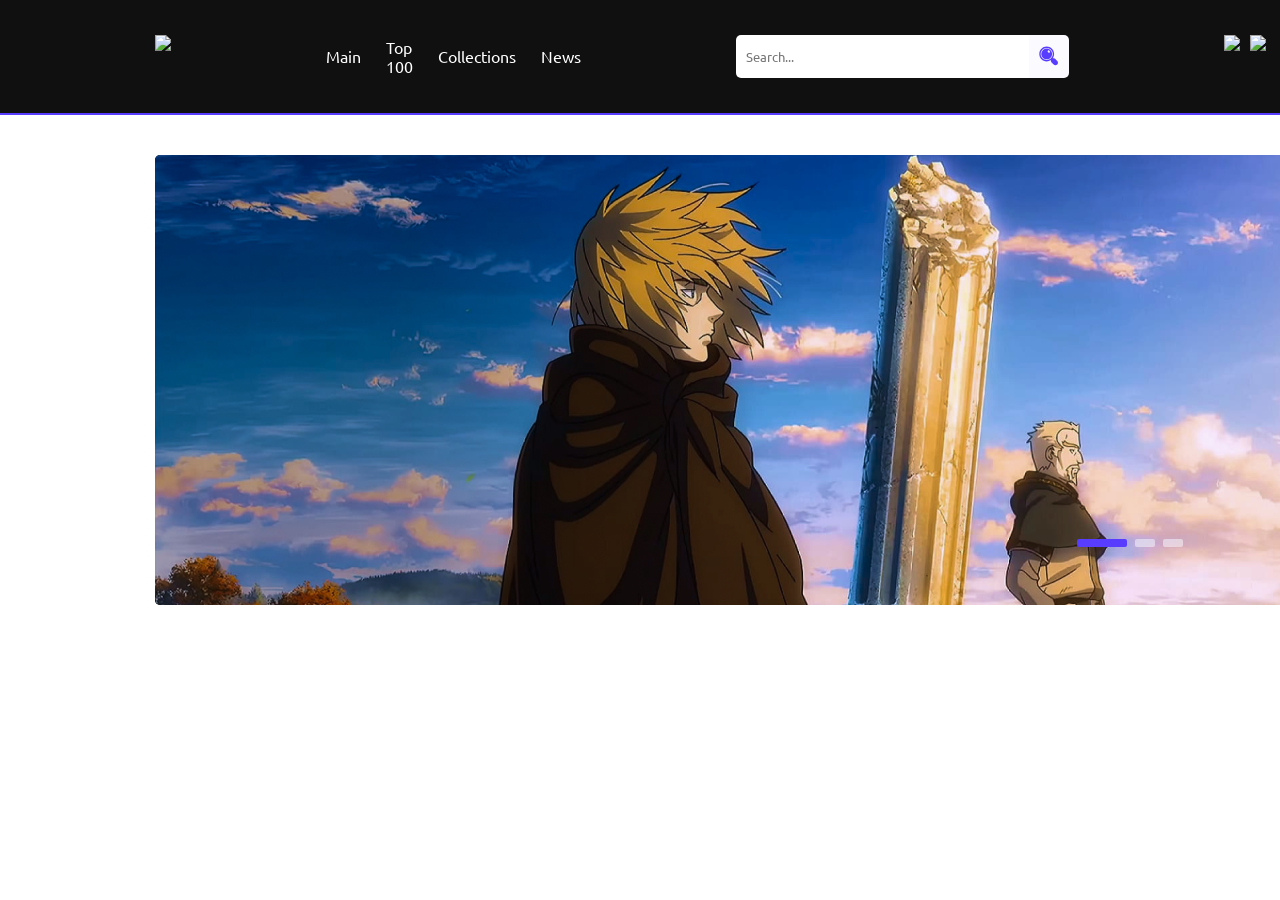
==== src/index.html @ 1d6ccf40 "gg8" ====
<!DOCTYPE html>
<html lang="en">
<head>
    <meta charset="UTF-8">
    <meta name="viewport" content="width=device-width, initial-scale=1.0">
    <link rel="stylesheet" href="https://cdn.jsdelivr.net/npm/swiper@9/swiper-bundle.min.css" />
    <link rel="stylesheet" href="https://cdnjs.cloudflare.com/ajax/libs/modern-normalize/2.0.0/modern-normalize.min.css" integrity="sha512-4xo8blKMVCiXpTaLzQSLSw3KFOVPWhm/TRtuPVc4WG6kUgjH6J03IBuG7JZPkcWMxJ5huwaBpOpnwYElP/m6wg==" crossorigin="anonymous" referrerpolicy="no-referrer" />
    <link rel="preconnect" href="https://fonts.gstatic.com" crossorigin>
    <link href="https://fonts.googleapis.com/css2?family=Nunito:ital,wght@0,400;0,500;0,600;0,700;1,400;1,500;1,600;1,700&family=Ubuntu:ital,wght@0,300;0,400;0,500;0,700;1,300;1,400;1,500;1,700&display=swap" rel="stylesheet">
    <link rel="stylesheet" href="./css/style.css">
    <title>Document</title>
</head>
<body>
    <header class="header">
        <div class="container">
            <nav class="nav">
                <div class="logo">
                    <img src="/icon/logo.svg">
                </div>               
                <ul class="menu">
                    <li class="menu-list"><a class="" href="#">Main</a></li>
                    <li class="menu-list"><a class="" href="#">Top 100</a></li>
                    <li class="menu-list"><a class="" href="#">Collections</a></li>
                    <li class="menu-list"><a class="" href="#">News</a></li>
                </ul>
                <div class="search-container">
                    <input type="text" id="search-input" placeholder="Search...">
                    <button class="menu-btn" type="button">
                        <svg class="icon-input-search" width="20" height="20">
                            <use href="/icon/icons.svg#icon-search"></use>
                        </svg>
                    </button>
                </div>
                <div class="menu-profile">
                    <a href="#"><img src="/icon/notifications.svg"></a>
                    <a href="second_registration.html"><img src="/icon/profile.svg"></a>
                </div>
            </nav>
        </div>
    </header>
    <main>
        <section class="main-page">
            <!-- Swiper -->
            <div class="swiper mySwiper">
                <div class="swiper-wrapper">
                <div class="swiper-slide">
                    <img src="/photo/main_1.png" width="1290" height="450">
                </div>
                <div class="swiper-slide">
                    <img src="/photo/register_2.png" width="1290" height="450">
                </div>
                <div class="swiper-slide">
                    <img src="/photo/register_2.png" width="1290" height="450">
                </div>
                </div>
                <div class="swiper-pagination"></div>
                <div class="swiper-progress-bar">
                <span class="swiper-pagination-bulet"></span>
                <span class="swiper-pagination-bulet"></span>
                <span class="swiper-pagination-bulet"></span>
                </div>
                
            </div>
        </section>
    </main>
    <script src="https://cdn.jsdelivr.net/npm/swiper@9/swiper-bundle.min.js"></script>
    <script src="./js/main.js"></script>
</body>
</html>
---- src/css/style.css ----
:root {
    box-sizing: border-box;
    font-family: 'Ubuntu';
    font-size: 8px;
    margin: 0;
    padding: 0;

    /*Colors*/
    --color-white:#FBFBFF;
    --color-blue: #583DFF;
    --color-black: #101011;
    --color-gradient: rgba(16, 16, 17, 1);
    --color-active-button: rgba(251, 251, 255, 1);
    --color-button:rgba(88, 61, 255, 1);
    --shadow-active-button: rgba(88, 61, 255, 0.2);
    --shadow-button: rgba(251, 251, 255, 0.15);
    --color-register-bg: rgba(16, 16, 17, 1);

    /*Layout*/
    --container-width: 1032px;
    --container-pad: 4rem;
}

*,
*::before,
*::after {
    box-sizing: inherit;
    margin: 0px;
    font-family: 'Ubuntu';
}

h1,
.h1 {
 font-size: 6.75rem;
 line-height: 1.14px;
 font-weight: 700;
}

h2,
.h2 {
 font-size: 4rem;
 font-weight: 700;
}

h3,
.h3 {
    font-size: 3.25rem;
    line-height: 1.14px;
    font-weight: 700;
}

h4,
.h4 {
    font-size: 2.25rem;
    line-height: 1.14px;
    font-weight: 700;
}

h5,
.h5 {
    font-size: 1.75rem;
    font-weight: 500;
    line-height: 1.14px;
}

p,
.p {
    font-size: 2rem;
    font-weight: 400;
}

/*Texts*/



.ellipse {
  width: 150px;
  height: 150px;
  background-color: rgba(88, 61, 255, 1);
  border-radius: 50%;
  filter: blur(160px);
  position: absolute;
  top: 375px;
  left: -75px;
}


/*Swiper*/

 .swiper {
        width: 1290px;
        display: flex;
        margin-left: 155px;
        background: #000;
        height: 450px;
        overflow: hidden;
        position: absolute;
        top: 40px;
        border-radius: 5px;
}

.swiper,swiper-container {
      margin-top: 0;
      margin-right: 0;
      position: relative;
      overflow: hidden;
      list-style: none;
      padding: 0;
      z-index: 1;
      display: block
}
  
.swiper-slide {
      text-align: center;
      display: flex;
      justify-content: center;
      align-items: center;
}
  
.swiper-slide img {
      display: block;
      width: 100%;
      height: 100%;
      object-fit: cover;
}
  
.autoplay-progress {
      position: absolute;
      right: 16px;
      bottom: 16px;
      z-index: 10;
      width: 48px;
      height: 48px;
      display: flex;
      align-items: center;
      justify-content: center;
      font-weight: bold;
      color: var(--swiper-theme-color);
}
  
.autoplay-progress svg {
      --progress: 0;
      position: absolute;
      left: 0px;
      top: 0px;
      z-index: 10;
      width: 100%;
      height: 100%;
      stroke-width: 4px;
      stroke: var(--swiper-theme-color);
      fill: none;
      stroke-dashoffset: calc(125.6 * (1 - var(--progress)));
      stroke-dasharray: 125.6;
      transform: rotate(-90deg);
}

.swiper-pagination {
      display: flex;
      justify-content: center;
      align-items: center;
      margin-top: 10px;
      margin-bottom: 50px;
      margin-left: 330px;
}

.swiper-pagination-bullet {
      width: 20px;
      height: 8px;
      border-radius: 2px;
      background-color: rgba(251, 251, 255, 1);
      opacity: 0.5;
      margin: 0 5px;
      transition: width 0.8s ease-out;
}
      
      
.swiper-pagination-bullet-active {
      opacity: 1;
      width: 50px;
      background-color: #583DFF;
}

/*Links*/

a {
    text-decoration: none;
}


a:hover {
    color: var(--color-blue);
}

/*register*/
.login-box {
  padding-top: 183px;
  margin-left: 155px;
  position: relative;
  width: 410px;
  height: 533px;
  display: flex;
  justify-content: center;
  align-items: center;
}

.login-title {
  padding-bottom: 35px;
  align-items: center;
  justify-content: center;
}

.input-box {
  position: relative;
  padding-bottom: 15px;
  width: 410px;
}

.input-box input {
  width: 100%;
  height: 56px;
  padding-left: 15px;
  border-radius: 5px;
  border-color: rgba(88, 61, 255, 1);
  font-size: 2rem;
}

input:focus {
  outline: none;
}

.btn {
 padding: 16px 105px 16px 112px;
 border-radius: 5px;
 border: 0px;
}

button {
  align-items: center;
  cursor: pointer;
}

.btn-facebok {
  padding: 16px 100px 16px 92px;
  border-radius: 5px;
  border: 0px;
}
.btn-google {
  padding: 16px 103px 16px 107px;
  border-radius: 5px;
  margin-bottom: 15px;
  border: 0px;
}
.rating {
  position: absolute;
  top: 10px;
  right: 0px;
  background-color: rgba(88, 61, 255, 1);
  color: #fff;
  width: 50px;
  padding: 3.5px 10px 3.5px 45px;
  align-items: center;
  font-size: 16px;
}

/*Icons*/

.icon-bxs-login {
  width: 14px;
  height: 20px;
  background-repeat: no-repeat;
}

.icon-active-profile,
.icon-notifications,
.icon-profile {
  width: 40px;
  height: 40px;
  background-repeat: no-repeat;
}

.icon-facebok,
.icon-google {
  width: 24px;
  height: 24px;
  background-repeat: no-repeat;
}

.icon-active-search,
.icon-search,
.icon-tablet-plus,
.icon-close-box {
  width: 20px;
  height: 20px;
  background-repeat: no-repeat;
}
.icon-frame-register {
  background-repeat: no-repeat;
}

.icon-star {
  background-repeat: no-repeat;
  width: 27px;
  height: 27px;
  margin-left: 6px;
}

.icon-active-search {background-image:url(/icon/active_search.svg) ;}
.icon-facebok {background-image:url(/icon/facebok.svg) ;}
.icon-google {background-image:url(/icon/google.svg) ;}
.icon-search {background-image:url(/icon/search.svg) ;}
.icon-tablet-plus {background-image:url(/icon/tabler_plus.svg) ;}
.icon-close-box {background-image:url(/icon/mdi_close-box.svg) ;}
.icon-active-profile {background-image:url(/icon/active_profile.svg) ;}
.icon-notifications {background-image:url(/icon/notifications.svg) ;}
.icon-profile {background-image:url(/icon/profile.svg) ;}
.icon-bxs-login {background-image:url(/icon/bxs_log-in.svg) ;}
.icon-frame-register {background-image: url(/icon/frame-register.svg);}
.icon-star {background-image: url(/icon/Star.svg);}

/*Header*/

header {
  border-bottom: 2px solid #583DFF;
  position: sticky;
  top: 0;
  z-index: 100;
}

.header {
  background-color: var(--color-gradient);
}

/*Container*/

.container {
  display: flex;
  padding: 35px 155px; 
}

/*Navigation*/

.nav {
  display: flex;
  margin: auto ;
}

.menu {
  text-decoration: none;
  padding-right: 155px;
}

.menu-list {
  gap: 25px;
  font-size: 16px;
}

.menu-list a {
  color: white;
}

a:active {
  text-decoration: underline 2px #583DFF; 
  font-weight: 500; 
}

ul {
  list-style-type: none;
  display: flex;
  gap: 25px;
  align-items: center;
  padding-left: 155px;
}

.search-container {
  display: flex;
  align-items: center;
  transition: background-color 0.3s ease;
  width: 100%;
  box-sizing: border-box;
}

input {
  padding: 10px;
  font-size: 13px;
  border: none;
  border-bottom-left-radius: 5px;
  border-top-left-radius: 5px;
  height: 43px;
  width: 293px;
  flex: 1;
  transition: color 0.3s ease, background-color 0.3s ease;
}

.icon-input-search {
  fill: #583DFF; 
  transition: fill 0.3s ease;
}
.menu-btn {
  padding: 11px 10px 12px 10px;
  background-color: #FBFBFF;
  cursor: pointer;
  transition: background-color 0.3s ease, color 0.3s ease;
  align-items: center;
  display: flex;
  border: none;
  border-top-right-radius: 5px;
  border-bottom-right-radius: 5px; 
}

.search-container:focus-within {
  background-color: #583DFF;
  border-radius: 5px; 
}

.search-container:focus-within input {
  color: #fff; 
  background-color: #583DFF; 
}

.search-container:focus-within input::placeholder {
  color: #fff; 
}

.search-container:focus-within .menu-btn {
  background-color: #583DFF; 
}

.search-container:focus-within #icon-search {
  fill: #FBFBFF; 
}


.menu-profile {
  gap: 10px;
  display: flex;
  padding-left: 155px;
}

/*Seaction*/
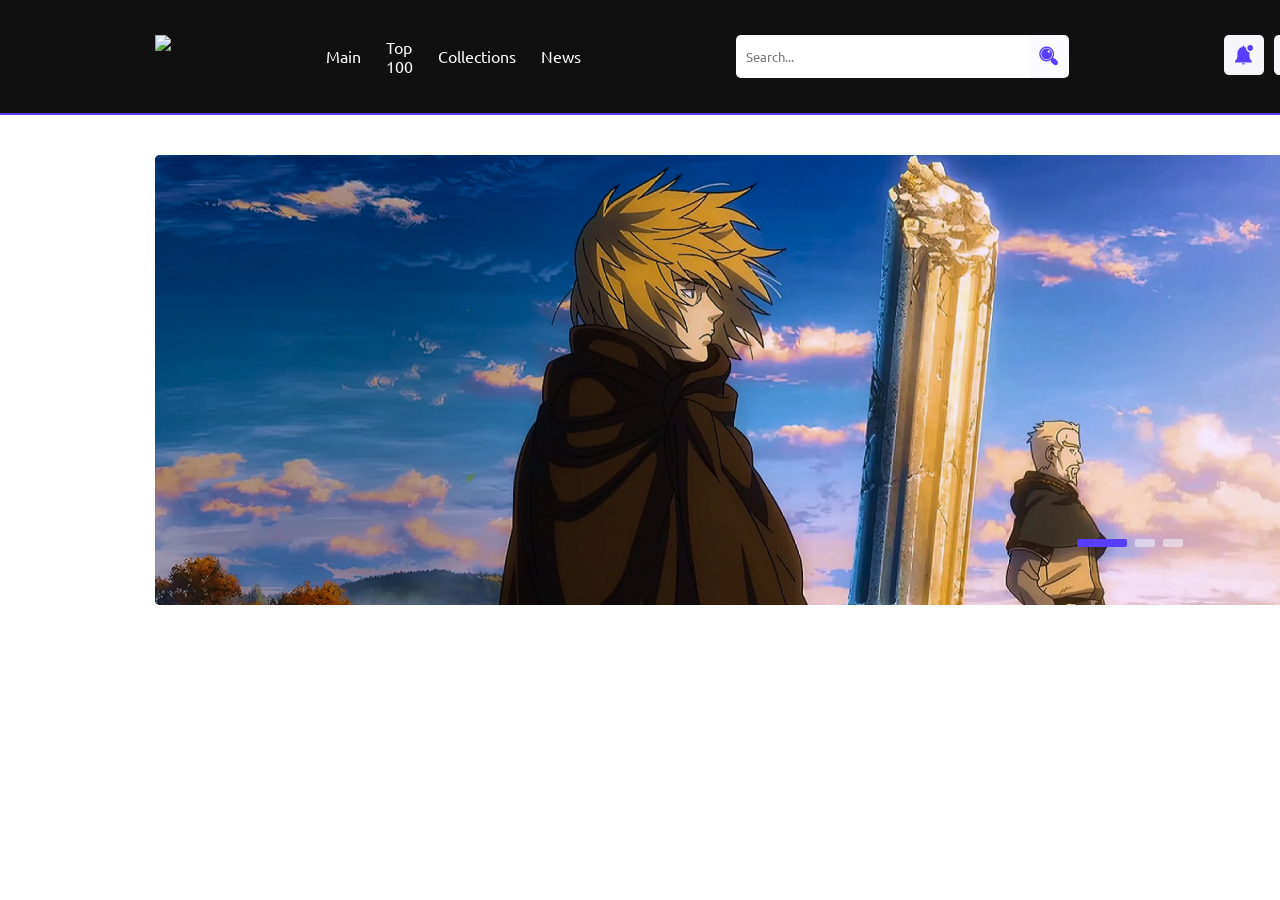
==== commit 3e70b04b: "g" ====
--- a/src/index.html
+++ b/src/index.html
@@ -32,8 +32,16 @@
                     </button>
                 </div>
                 <div class="menu-profile">
-                    <a href="#"><img src="/icon/notifications.svg"></a>
-                    <a href="second_registration.html"><img src="/icon/profile.svg"></a>
+                    <a href="#">
+                        <svg class="icon-notifications" width="40" height="40">
+                            <use href="/icon/icons.svg#icon-notifications"></use>
+                        </svg>
+                    </a>
+                    <a href="second_registration.html">
+                        <svg class="icon-profile" width="40" height="40">
+                            <use href="/icon/icons.svg#icon-profile"></use>
+                        </svg>
+                    </a>
                 </div>
             </nav>
         </div>
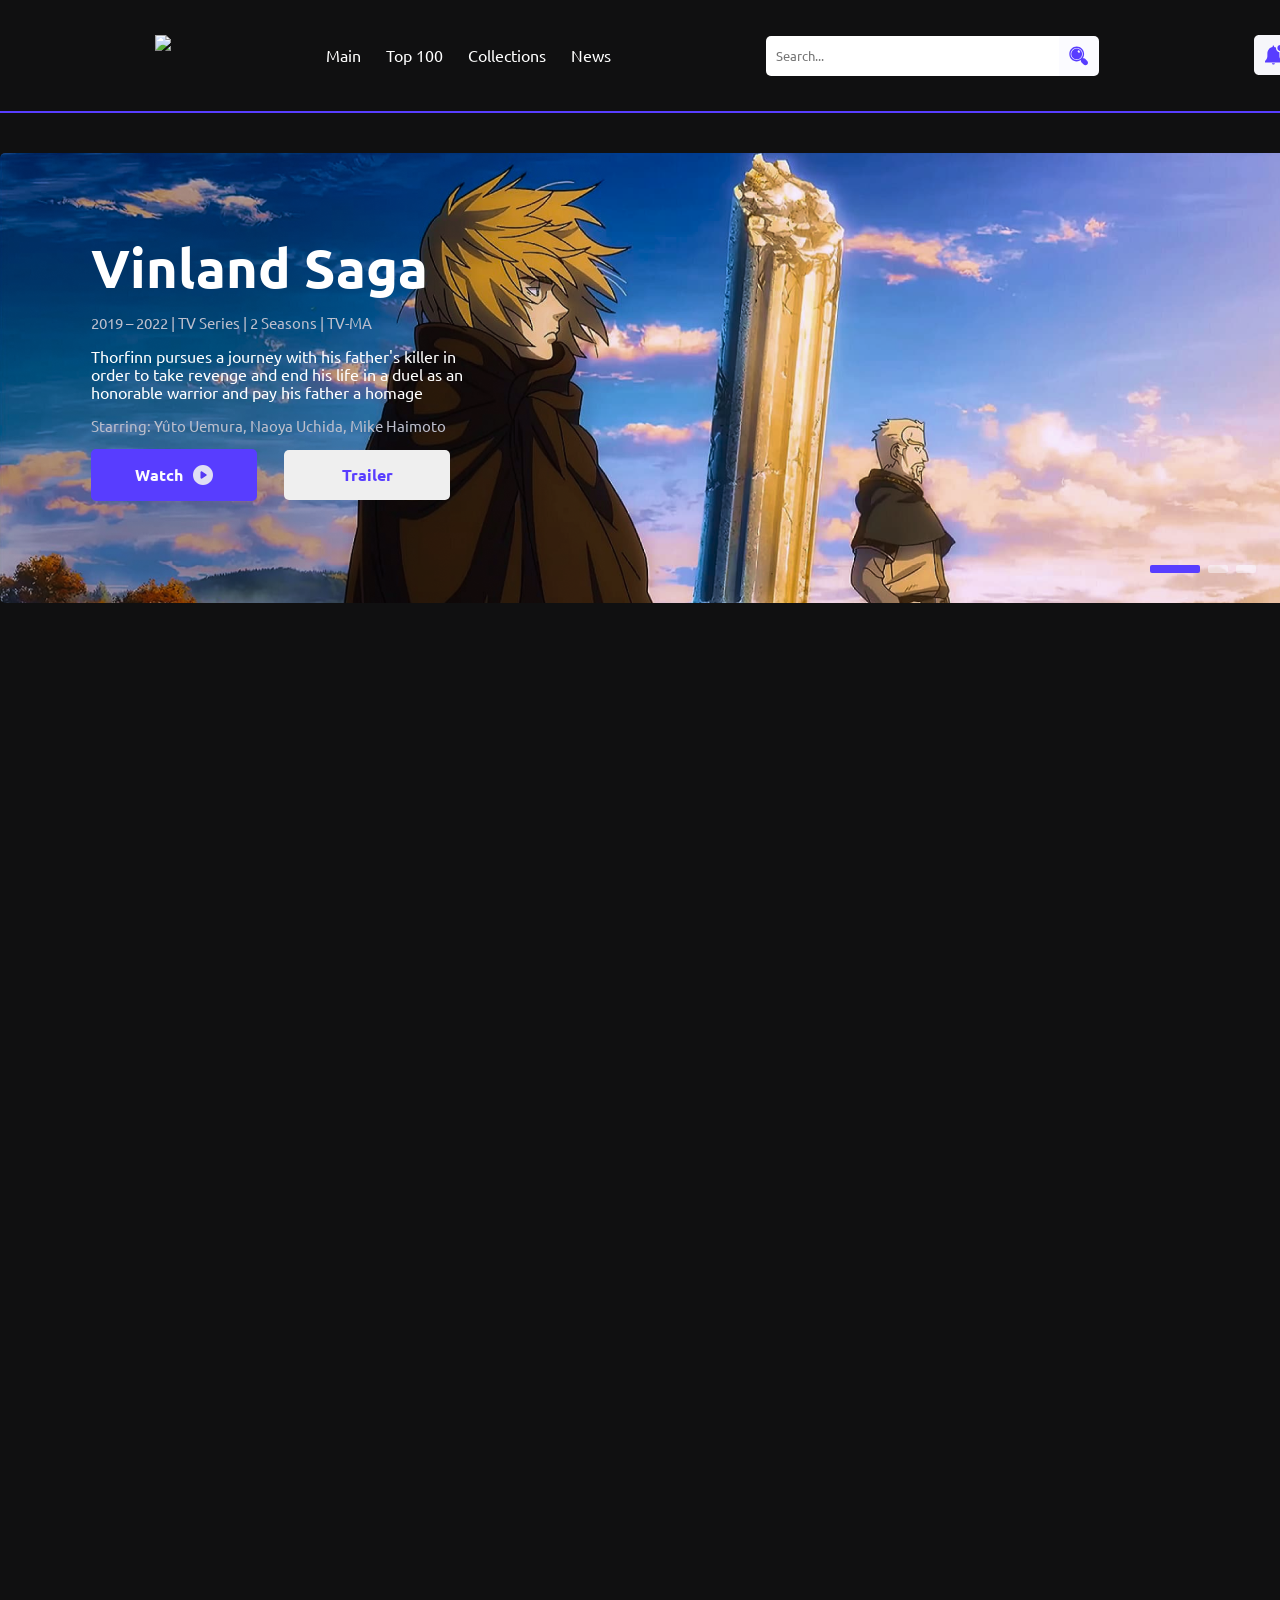
==== commit 1052f892: "header done" ====
--- a/src/index.html
+++ b/src/index.html
@@ -53,6 +53,23 @@
                 <div class="swiper-wrapper">
                 <div class="swiper-slide">
                     <img src="/photo/main_1.png" width="1290" height="450">
+                    <div class="slide-caption">
+                        <h1>Vinland Saga</h1>
+                        <h4>2019 – 2022 | TV Series | 2 Seasons | TV-MA</h4>
+                        <p>Thorfinn pursues a journey with his father's killer in order to take revenge and end his life in a duel as an honorable warrior and pay his father a homage</p>
+                        <h4>Starring: Yûto Uemura, Naoya Uchida, Mike Haimoto</h4>
+                        <div class="btn-group">
+                            <button class="btn-watch">
+                            <span class="watch-play">
+                            Watch
+                            <svg class="icon-play" width="20" height="20">
+                                <use href="/icon/icons.svg#icon-play"></use>
+                            </svg>
+                            </span>
+                            </button>
+                            <button class="btn-trailer">Trailer</button>
+                        </div>
+                    </div>
                 </div>
                 <div class="swiper-slide">
                     <img src="/photo/register_2.png" width="1290" height="450">
--- a/src/css/style.css
+++ b/src/css/style.css
@@ -32,7 +32,6 @@
 h1,
 .h1 {
  font-size: 6.75rem;
- line-height: 1.14px;
  font-weight: 700;
 }
 
@@ -45,22 +44,19 @@
 h3,
 .h3 {
     font-size: 3.25rem;
-    line-height: 1.14px;
     font-weight: 700;
 }
 
 h4,
 .h4 {
-    font-size: 2.25rem;
-    line-height: 1.14px;
-    font-weight: 700;
+    font-size: 1.875rem;
+    font-weight: 400;
 }
 
 h5,
 .h5 {
     font-size: 1.75rem;
     font-weight: 500;
-    line-height: 1.14px;
 }
 
 p,
@@ -87,98 +83,158 @@
 
 /*Swiper*/
 
- .swiper {
-        width: 1290px;
-        display: flex;
-        margin-left: 155px;
-        background: #000;
-        height: 450px;
-        overflow: hidden;
-        position: absolute;
-        top: 40px;
-        border-radius: 5px;
-}
-
-.swiper,swiper-container {
-      margin-top: 0;
-      margin-right: 0;
-      position: relative;
-      overflow: hidden;
-      list-style: none;
-      padding: 0;
-      z-index: 1;
-      display: block
-}
+.swiper {
+  width: 1290px;
+  display: flex;
+  margin: auto;
+  background: #000;
+  height: 450px;
+  overflow: hidden;
+  position: absolute;
+  top: 40px;
+  border-radius: 5px;
+}
+
+.swiper, .swiper-container {
+  margin-top: 0;
+  position: relative;
+  overflow: hidden;
+  list-style: none;
+  padding: 0;
+  z-index: 1;
+  display: block;
+}
+
+.swiper-slide {
+  text-align: center;
+  display: flex;
+  justify-content: center;
+  align-items: center;
+  position: relative; /* Додано для позиціонування тексту */
+}
+
+.swiper-slide img {
+  display: block;
+  width: 100%;
+  height: 100%;
+  object-fit: cover;
+}
+
+.slide-caption {
+  position: absolute;
+  top: 84px; /* Відступ від нижнього краю слайда */
+  left: 285px;
+  transform: translateX(-50%);
+  border-radius: 5px;
+  max-width: 80%; /* Обмеження ширини текстового блоку */
+  text-align: start; /* Вирівнювання тексту по центру */
+  color: white; /* Колір тексту */
+  display: flex;
+  flex-direction: column;
+  gap: 15px;
+  width: 388px;
   
-.swiper-slide {
-      text-align: center;
-      display: flex;
-      justify-content: center;
-      align-items: center;
-}
-  
-.swiper-slide img {
-      display: block;
-      width: 100%;
-      height: 100%;
-      object-fit: cover;
-}
-  
+}
+
+.slide-caption h4 {
+  margin: 0;
+  font-size: 15px;
+  color: #BDBFCD;
+}
+
+.slide-caption p {
+  font-size: 16px;
+}
+
+.btn-watch {
+  padding: 16px 44px;
+  font-size: 16px;
+  font-weight: bold;
+  gap: 10px;
+  background-color: #583DFF;
+  border-radius: 5px;
+  outline: none;
+  border: none;
+  margin-right: 25px;
+  align-items: center;
+  color: #FBFBFF;
+}
+
+.watch-play {
+  align-items: center;
+  display: flex;
+  gap: 10px;
+}
+
+.btn-trailer {
+  padding: 16px 57.5px;
+  font-size: 16px;
+  font-weight: bold;
+  border-radius: 5px;
+  outline: none;
+  border: none;
+  color: #583DFF;
+}
+
+.btn-trailer:hover, .btn-watch:hover {
+  transform: scale(1.05);
+}
+
 .autoplay-progress {
-      position: absolute;
-      right: 16px;
-      bottom: 16px;
-      z-index: 10;
-      width: 48px;
-      height: 48px;
-      display: flex;
-      align-items: center;
-      justify-content: center;
-      font-weight: bold;
-      color: var(--swiper-theme-color);
-}
-  
+  position: absolute;
+  right: 16px;
+  bottom: 16px;
+  z-index: 10;
+  width: 48px;
+  height: 48px;
+  display: flex;
+  align-items: center;
+  justify-content: center;
+  font-weight: bold;
+  color: var(--swiper-theme-color);
+}
+
 .autoplay-progress svg {
-      --progress: 0;
-      position: absolute;
-      left: 0px;
-      top: 0px;
-      z-index: 10;
-      width: 100%;
-      height: 100%;
-      stroke-width: 4px;
-      stroke: var(--swiper-theme-color);
-      fill: none;
-      stroke-dashoffset: calc(125.6 * (1 - var(--progress)));
-      stroke-dasharray: 125.6;
-      transform: rotate(-90deg);
+  --progress: 0;
+  position: absolute;
+  left: 0px;
+  top: 0px;
+  z-index: 10;
+  width: 100%;
+  height: 100%;
+  stroke-width: 4px;
+  stroke: var(--swiper-theme-color);
+  fill: none;
+  stroke-dashoffset: calc(125.6 * (1 - var(--progress)));
+  stroke-dasharray: 125.6;
+  transform: rotate(-90deg);
 }
 
 .swiper-pagination {
-      display: flex;
-      justify-content: center;
-      align-items: center;
-      margin-top: 10px;
-      margin-bottom: 50px;
-      margin-left: 330px;
+  display: flex;
+  align-items: center;
+  margin-top: 10px;
+  margin-bottom: 22px;
+  padding-right: 30px;
+  justify-content: flex-end;
 }
 
 .swiper-pagination-bullet {
-      width: 20px;
-      height: 8px;
-      border-radius: 2px;
-      background-color: rgba(251, 251, 255, 1);
-      opacity: 0.5;
-      margin: 0 5px;
-      transition: width 0.8s ease-out;
-}
-      
-      
+  width: 20px;
+  height: 8px;
+  border-radius: 2px;
+  background-color: rgba(251, 251, 255, 1);
+  opacity: 0.5;
+  margin: 0 5px;
+  transition: width 0.8s ease-out;
+}
+
 .swiper-pagination-bullet-active {
-      opacity: 1;
-      width: 50px;
-      background-color: #583DFF;
-}
+  opacity: 1;
+  width: 50px;
+  background-color: #583DFF;
+}
+
 
 /*Links*/
 
@@ -238,6 +294,7 @@
   align-items: center;
   cursor: pointer;
 }
+
 
 .btn-facebok {
   padding: 16px 100px 16px 92px;
@@ -313,6 +370,7 @@
 .icon-active-profile {background-image:url(/icon/active_profile.svg) ;}
 .icon-notifications {background-image:url(/icon/notifications.svg) ;}
 .icon-profile {background-image:url(/icon/profile.svg) ;}
+.icon-play {background-image: url(/icon/play.svg);}
 .icon-bxs-login {background-image:url(/icon/bxs_log-in.svg) ;}
 .icon-frame-register {background-image: url(/icon/frame-register.svg);}
 .icon-star {background-image: url(/icon/Star.svg);}
@@ -352,6 +410,7 @@
 .menu-list {
   gap: 25px;
   font-size: 16px;
+  white-space: nowrap;
 }
 
 .menu-list a {
@@ -385,7 +444,7 @@
   border: none;
   border-bottom-left-radius: 5px;
   border-top-left-radius: 5px;
-  height: 43px;
+  height: 40px;
   width: 293px;
   flex: 1;
   transition: color 0.3s ease, background-color 0.3s ease;
@@ -396,7 +455,7 @@
   transition: fill 0.3s ease;
 }
 .menu-btn {
-  padding: 11px 10px 12px 10px;
+  padding: 10px 10px 10px 10px;
   background-color: #FBFBFF;
   cursor: pointer;
   transition: background-color 0.3s ease, color 0.3s ease;
@@ -438,3 +497,7 @@
 
 /*Seaction*/
 
+main {
+  background-color: #101011;
+  height: 4500px;
+}
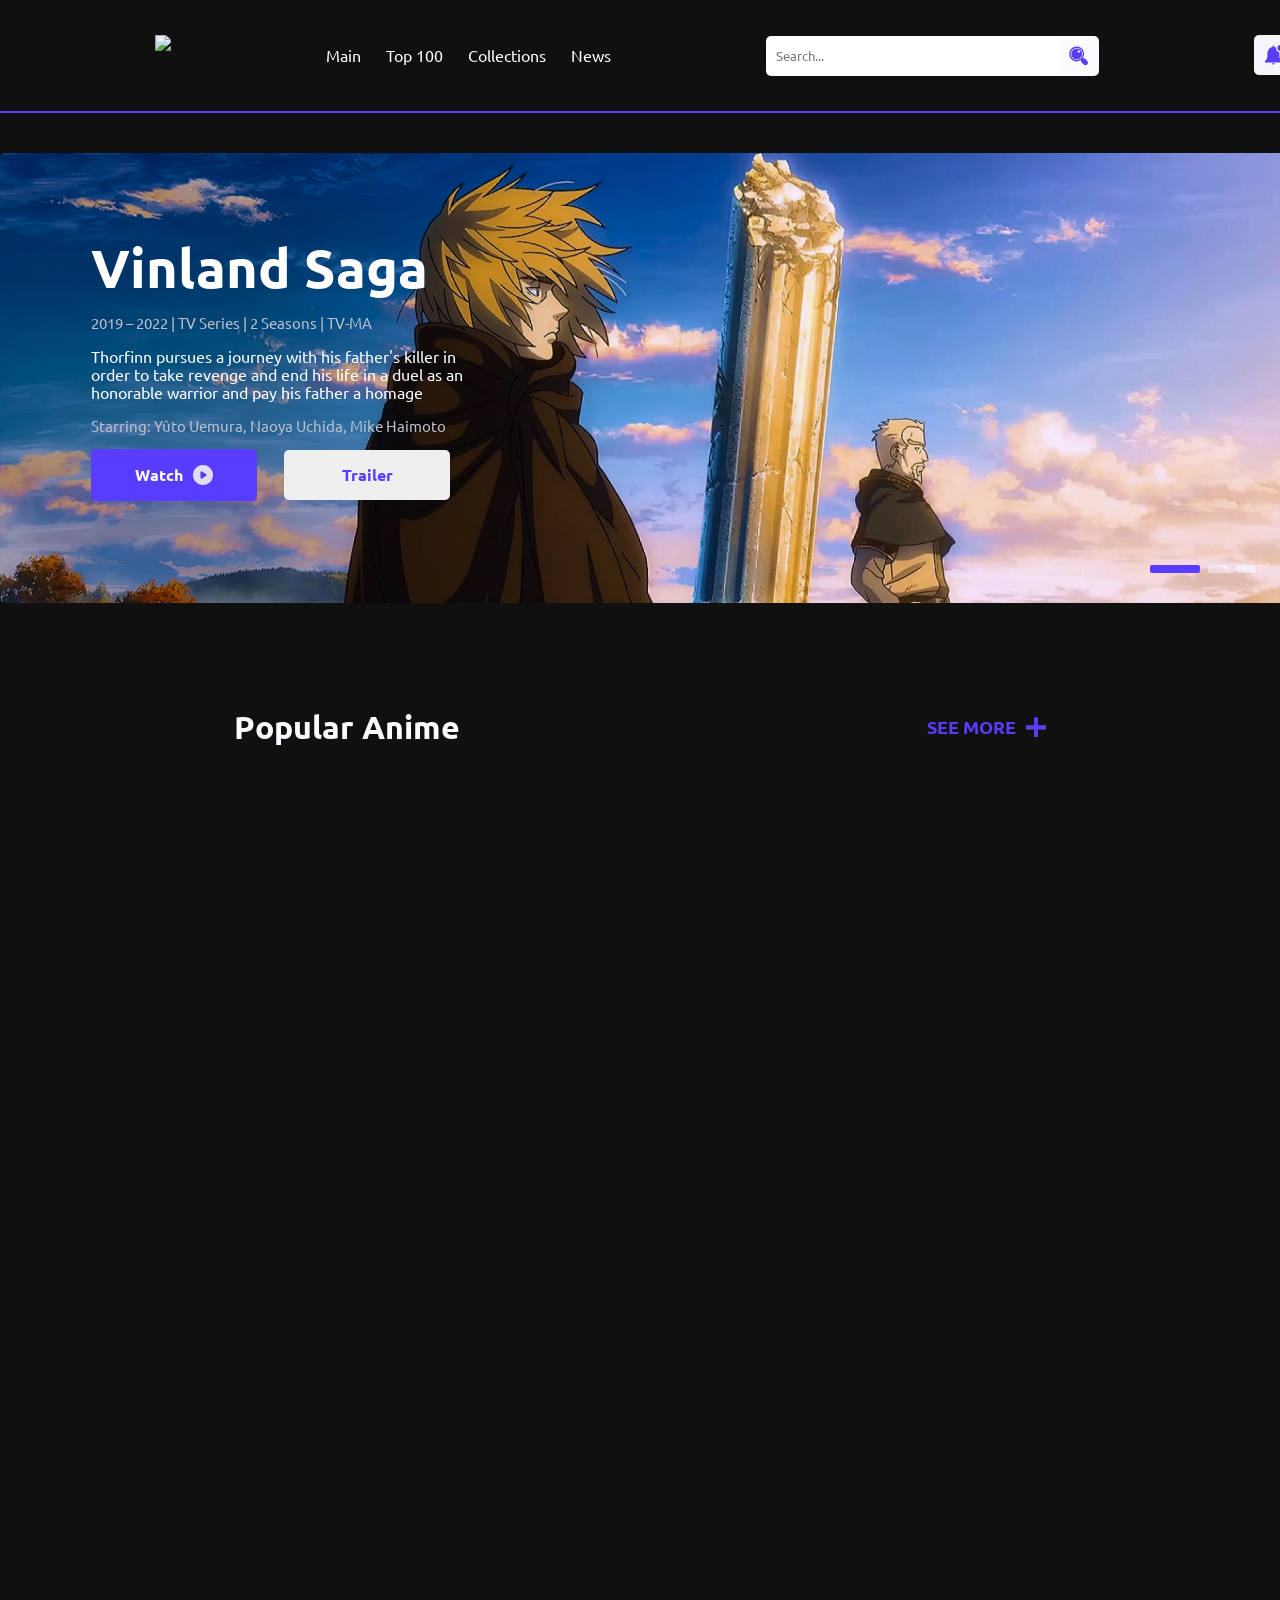
==== commit 55c47a82: "fg-" ====
--- a/src/index.html
+++ b/src/index.html
@@ -87,6 +87,40 @@
                 
             </div>
         </section>
+        <section class="pop-anime">
+            <div class="section-title">
+                <h2 class="popular-title">Popular Anime</h2>
+                <a href="#" class="btn-more">
+                    SEE MORE
+                    <svg class="icon-btn-plus" width="20" height="20">
+                        <use href="/icon/icons.svg#icon-btn-plus"></use>
+                    </svg>
+                </a>
+            </div>
+            <div class="pop-swiper">
+                <div class="pop-slide">
+
+                </div>
+                <div class="pop-slide">
+                    
+                </div>
+                <div class="pop-slide">
+                    
+                </div>
+                <div class="pop-slide">
+                    
+                </div>
+                <div class="pop-slide">
+                    
+                </div>
+                <div class="pop-slide">
+                    
+                </div>
+                <div class="pop-slide">
+                    
+                </div>
+            </div>
+        </section>
     </main>
     <script src="https://cdn.jsdelivr.net/npm/swiper@9/swiper-bundle.min.js"></script>
     <script src="./js/main.js"></script>
--- a/src/css/style.css
+++ b/src/css/style.css
@@ -24,7 +24,6 @@
 *,
 *::before,
 *::after {
-    box-sizing: inherit;
     margin: 0px;
     font-family: 'Ubuntu';
 }
@@ -80,6 +79,9 @@
   left: -75px;
 }
 
+.main-page {
+  height: 490px;
+}
 
 /*Swiper*/
 
@@ -236,6 +238,32 @@
 }
 
 
+/* Popular Anime section*/
+
+.pop-anime {
+  margin-top: 106px;
+}
+
+.section-title {
+  flex-direction: row;
+  display: flex;
+  justify-content: space-around;
+  align-items: center;
+  margin-bottom: 40px;
+}
+
+.popular-title {
+  color: #FBFBFF;
+}
+
+.btn-more {
+  font-size: 18px;
+  font-weight: bold;
+  gap: 10px;
+  display: flex;
+  color: #583DFF;
+}
+
 /*Links*/
 
 a {
@@ -374,6 +402,7 @@
 .icon-bxs-login {background-image:url(/icon/bxs_log-in.svg) ;}
 .icon-frame-register {background-image: url(/icon/frame-register.svg);}
 .icon-star {background-image: url(/icon/Star.svg);}
+.icon-btn-plus {background-image: url(/icon/btn-plus.svg);}
 
 /*Header*/
 
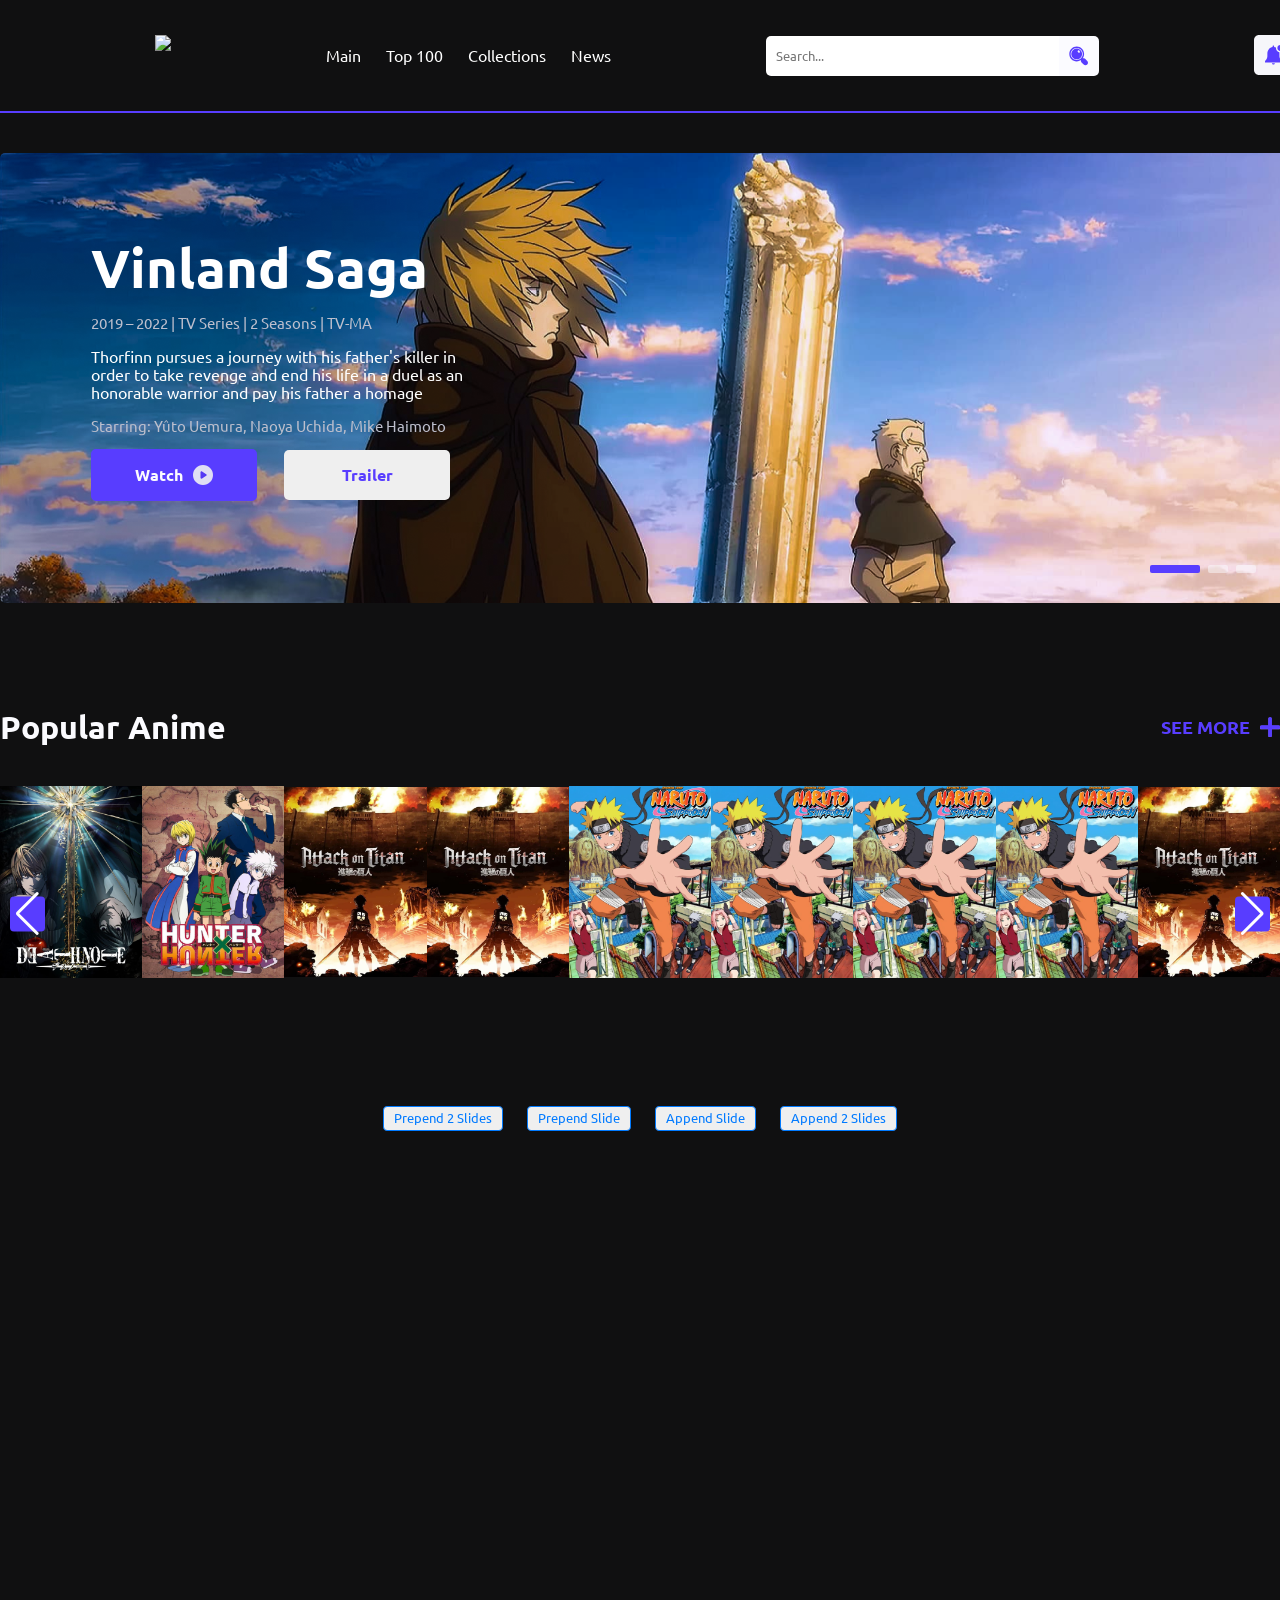
==== commit c1939c3f: "ssdw" ====
--- a/src/index.html
+++ b/src/index.html
@@ -4,6 +4,7 @@
     <meta charset="UTF-8">
     <meta name="viewport" content="width=device-width, initial-scale=1.0">
     <link rel="stylesheet" href="https://cdn.jsdelivr.net/npm/swiper@9/swiper-bundle.min.css" />
+    <link rel="stylesheet" href="https://cdn.jsdelivr.net/npm/swiper@11/swiper-bundle.min.css" />
     <link rel="stylesheet" href="https://cdnjs.cloudflare.com/ajax/libs/modern-normalize/2.0.0/modern-normalize.min.css" integrity="sha512-4xo8blKMVCiXpTaLzQSLSw3KFOVPWhm/TRtuPVc4WG6kUgjH6J03IBuG7JZPkcWMxJ5huwaBpOpnwYElP/m6wg==" crossorigin="anonymous" referrerpolicy="no-referrer" />
     <link rel="preconnect" href="https://fonts.gstatic.com" crossorigin>
     <link href="https://fonts.googleapis.com/css2?family=Nunito:ital,wght@0,400;0,500;0,600;0,700;1,400;1,500;1,600;1,700&family=Ubuntu:ital,wght@0,300;0,400;0,500;0,700;1,300;1,400;1,500;1,700&display=swap" rel="stylesheet">
@@ -97,32 +98,71 @@
                     </svg>
                 </a>
             </div>
-            <div class="pop-swiper">
-                <div class="pop-slide">
-
+            
+            <div id="swiperRef" class="swiperPop mySwiper-pop">
+                <div class="swiper-wrapper-pop">
+                  <div class="swiper-slide-pop">
+                    <a href="#">
+                        <img src="/photo/death_note.png" alt="Death Note">
+                    </a>
+                  </div>
+                  <div class="swiper-slide-pop">
+                    <a href="#">
+                        <img src="/photo/hunter_x.png" alt="Hunter X Hunter">
+                    </a>
+                  </div>
+                  <div class="swiper-slide-pop">
+                    <a href="#">
+                        <img src="/photo/atack_titan.png" alt="Atack of Titan">
+                    </a>
+                  </div>
+                  <div class="swiper-slide-pop">
+                    <a href="#">
+                        <img src="/photo/atack_titan.png" alt="Atack of Titan">
+                    </a>
+                  </div>
+                  <div class="swiper-slide-pop">
+                    <a href="#">
+                        <img src="/photo/naruto.png" alt="Naruto">
+                    </a>
+                  </div>
+                  <div class="swiper-slide-pop">
+                    <a href="#">
+                        <img src="/photo/naruto.png" alt="Naruto">
+                    </a>
+                  </div>
+                  <div class="swiper-slide-pop">
+                    <a href="#">
+                        <img src="/photo/naruto.png" alt="Naruto">
+                    </a>
+                  </div>
+                  <div class="swiper-slide-pop">
+                    <a href="#">
+                        <img src="/photo/naruto.png" alt="Naruto">
+                    </a>
+                  </div>
+                  <div class="swiper-slide-pop">
+                    <a href="#">
+                        <img src="/photo/atack_titan.png" alt="Atack of Titan">
+                    </a>
+                  </div>
                 </div>
-                <div class="pop-slide">
-                    
-                </div>
-                <div class="pop-slide">
-                    
-                </div>
-                <div class="pop-slide">
-                    
-                </div>
-                <div class="pop-slide">
-                    
-                </div>
-                <div class="pop-slide">
-                    
-                </div>
-                <div class="pop-slide">
-                    
-                </div>
-            </div>
+                <div class="swiper-button-next"></div>
+                <div class="swiper-button-prev"></div>
+                <div class="swiper-pagination-pop"></div>
+              </div>
+              
+              <p class="append-buttons-pop">
+                <button class="prepend-2-slides">Prepend 2 Slides</button>
+                <button class="prepend-slide">Prepend Slide</button>
+                <button class="append-slide">Append Slide</button>
+                <button class="append-2-slides">Append 2 Slides</button>
+              </p>
+            
         </section>
     </main>
     <script src="https://cdn.jsdelivr.net/npm/swiper@9/swiper-bundle.min.js"></script>
+    <script src="https://cdn.jsdelivr.net/npm/swiper@11/swiper-bundle.min.js"></script>
     <script src="./js/main.js"></script>
 </body>
 </html>
--- a/src/css/style.css
+++ b/src/css/style.css
@@ -81,6 +81,7 @@
 
 .main-page {
   height: 490px;
+  margin-bottom: 106px;
 }
 
 /*Swiper*/
@@ -241,13 +242,14 @@
 /* Popular Anime section*/
 
 .pop-anime {
-  margin-top: 106px;
+  margin: auto;
+  max-width: 1290px;
 }
 
 .section-title {
   flex-direction: row;
   display: flex;
-  justify-content: space-around;
+  justify-content: space-between;
   align-items: center;
   margin-bottom: 40px;
 }
@@ -262,6 +264,87 @@
   gap: 10px;
   display: flex;
   color: #583DFF;
+  text-decoration: none;
+}
+
+.btn-more:active {
+  text-decoration: none;
+  font-weight: bold;
+}
+
+/*pop swiper*/
+
+.swiperPop {
+  width: 100%;
+  height: 300px;
+  position: relative;
+}
+
+.swiper-wrapper-pop {
+  display: flex; /* Встановлюємо флекс-контейнер для горизонтального вирівнювання */
+  flex-direction: row; /* Гортаємо слайди горизонтально */
+}
+
+.swiper-slide-pop {
+  text-align: center;
+  font-size: 18px;
+  background: #101011;
+  display: flex;
+  justify-content: center;
+  align-items: center;
+  width: 300px; /* Фіксована ширина для кожного слайду */
+}
+
+.swiper-slide-pop img {
+  display: block;
+  width: 100%;
+  height: 100%;
+  object-fit: cover;
+}
+
+.swiperPop {
+  width: 100%;
+  height: 300px;
+  margin: 20px auto;
+}
+
+.append-buttons-pop {
+  text-align: center;
+  margin-top: 20px;
+}
+
+.append-buttons-pop button {
+  display: inline-block;
+  cursor: pointer;
+  border: 1px solid #007aff;
+  color: #007aff;
+  text-decoration: none;
+  padding: 4px 10px;
+  border-radius: 4px;
+  margin: 0 10px;
+  font-size: 13px;
+}
+
+/* Стилі для стрілок */
+.swiper-button-next, .swiper-button-prev {
+  position: absolute;
+  top: 50%;
+  transform: translateY(-50%);
+  z-index: 10;
+  height: 35px;
+  width: 35px;
+  background-color: #583DFF;
+  color: white;
+  padding: 10px;
+  border-radius: 4px;
+}
+
+.swiper-button-next {
+  right: 10px;
+}
+
+.swiper-button-prev {
+  left: 10px;
 }
 
 /*Links*/
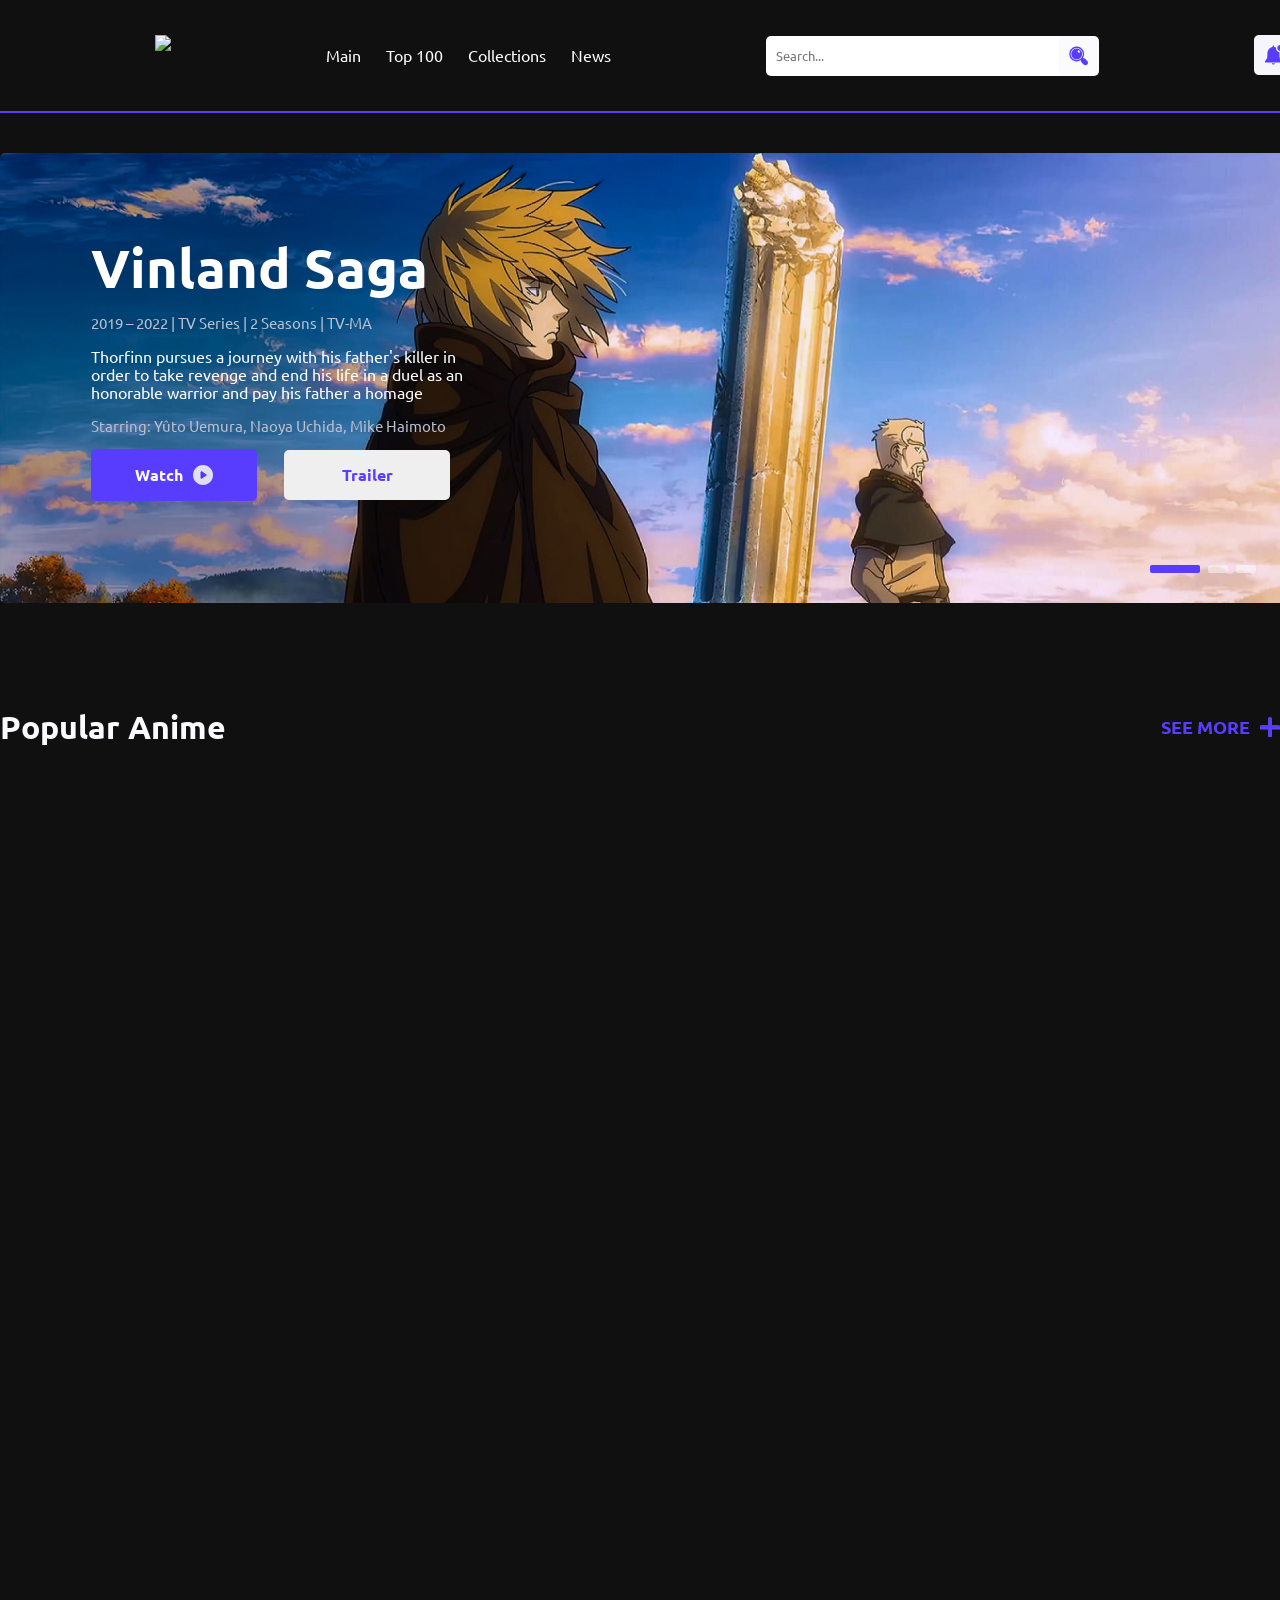
==== commit 3ba89109: "comeback" ====
--- a/src/index.html
+++ b/src/index.html
@@ -7,6 +7,7 @@
     <link rel="stylesheet" href="https://cdn.jsdelivr.net/npm/swiper@11/swiper-bundle.min.css" />
     <link rel="stylesheet" href="https://cdnjs.cloudflare.com/ajax/libs/modern-normalize/2.0.0/modern-normalize.min.css" integrity="sha512-4xo8blKMVCiXpTaLzQSLSw3KFOVPWhm/TRtuPVc4WG6kUgjH6J03IBuG7JZPkcWMxJ5huwaBpOpnwYElP/m6wg==" crossorigin="anonymous" referrerpolicy="no-referrer" />
     <link rel="preconnect" href="https://fonts.gstatic.com" crossorigin>
+    <link rel="stylesheet" href="https://unpkg.com/swiper/swiper-bundle.min.css">
     <link href="https://fonts.googleapis.com/css2?family=Nunito:ital,wght@0,400;0,500;0,600;0,700;1,400;1,500;1,600;1,700&family=Ubuntu:ital,wght@0,300;0,400;0,500;0,700;1,300;1,400;1,500;1,700&display=swap" rel="stylesheet">
     <link rel="stylesheet" href="./css/style.css">
     <title>Document</title>
@@ -99,66 +100,6 @@
                 </a>
             </div>
             
-            <div id="swiperRef" class="swiperPop mySwiper-pop">
-                <div class="swiper-wrapper-pop">
-                  <div class="swiper-slide-pop">
-                    <a href="#">
-                        <img src="/photo/death_note.png" alt="Death Note">
-                    </a>
-                  </div>
-                  <div class="swiper-slide-pop">
-                    <a href="#">
-                        <img src="/photo/hunter_x.png" alt="Hunter X Hunter">
-                    </a>
-                  </div>
-                  <div class="swiper-slide-pop">
-                    <a href="#">
-                        <img src="/photo/atack_titan.png" alt="Atack of Titan">
-                    </a>
-                  </div>
-                  <div class="swiper-slide-pop">
-                    <a href="#">
-                        <img src="/photo/atack_titan.png" alt="Atack of Titan">
-                    </a>
-                  </div>
-                  <div class="swiper-slide-pop">
-                    <a href="#">
-                        <img src="/photo/naruto.png" alt="Naruto">
-                    </a>
-                  </div>
-                  <div class="swiper-slide-pop">
-                    <a href="#">
-                        <img src="/photo/naruto.png" alt="Naruto">
-                    </a>
-                  </div>
-                  <div class="swiper-slide-pop">
-                    <a href="#">
-                        <img src="/photo/naruto.png" alt="Naruto">
-                    </a>
-                  </div>
-                  <div class="swiper-slide-pop">
-                    <a href="#">
-                        <img src="/photo/naruto.png" alt="Naruto">
-                    </a>
-                  </div>
-                  <div class="swiper-slide-pop">
-                    <a href="#">
-                        <img src="/photo/atack_titan.png" alt="Atack of Titan">
-                    </a>
-                  </div>
-                </div>
-                <div class="swiper-button-next"></div>
-                <div class="swiper-button-prev"></div>
-                <div class="swiper-pagination-pop"></div>
-              </div>
-              
-              <p class="append-buttons-pop">
-                <button class="prepend-2-slides">Prepend 2 Slides</button>
-                <button class="prepend-slide">Prepend Slide</button>
-                <button class="append-slide">Append Slide</button>
-                <button class="append-2-slides">Append 2 Slides</button>
-              </p>
-            
         </section>
     </main>
     <script src="https://cdn.jsdelivr.net/npm/swiper@9/swiper-bundle.min.js"></script>
--- a/src/css/style.css
+++ b/src/css/style.css
@@ -119,7 +119,7 @@
 .swiper-slide img {
   display: block;
   width: 100%;
-  height: 100%;
+ 
   object-fit: cover;
 }
 
@@ -331,7 +331,7 @@
   top: 50%;
   transform: translateY(-50%);
   z-index: 10;
-  height: 35px;
+  height: 30px;
   width: 35px;
   background-color: #583DFF;
   color: white;
@@ -356,78 +356,6 @@
 
 a:hover {
     color: var(--color-blue);
-}
-
-/*register*/
-.login-box {
-  padding-top: 183px;
-  margin-left: 155px;
-  position: relative;
-  width: 410px;
-  height: 533px;
-  display: flex;
-  justify-content: center;
-  align-items: center;
-}
-
-.login-title {
-  padding-bottom: 35px;
-  align-items: center;
-  justify-content: center;
-}
-
-.input-box {
-  position: relative;
-  padding-bottom: 15px;
-  width: 410px;
-}
-
-.input-box input {
-  width: 100%;
-  height: 56px;
-  padding-left: 15px;
-  border-radius: 5px;
-  border-color: rgba(88, 61, 255, 1);
-  font-size: 2rem;
-}
-
-input:focus {
-  outline: none;
-}
-
-.btn {
- padding: 16px 105px 16px 112px;
- border-radius: 5px;
- border: 0px;
-}
-
-button {
-  align-items: center;
-  cursor: pointer;
-}
-
-
-.btn-facebok {
-  padding: 16px 100px 16px 92px;
-  border-radius: 5px;
-  border: 0px;
-}
-.btn-google {
-  padding: 16px 103px 16px 107px;
-  border-radius: 5px;
-  margin-bottom: 15px;
-  border: 0px;
-}
-.rating {
-  position: absolute;
-  top: 10px;
-  right: 0px;
-  background-color: rgba(88, 61, 255, 1);
-  color: #fff;
-  width: 50px;
-  padding: 3.5px 10px 3.5px 45px;
-  align-items: center;
-  font-size: 16px;
 }
 
 /*Icons*/
@@ -612,4 +540,7 @@
 main {
   background-color: #101011;
   height: 4500px;
-}+}
+
+/*Pop Anime*/
+
